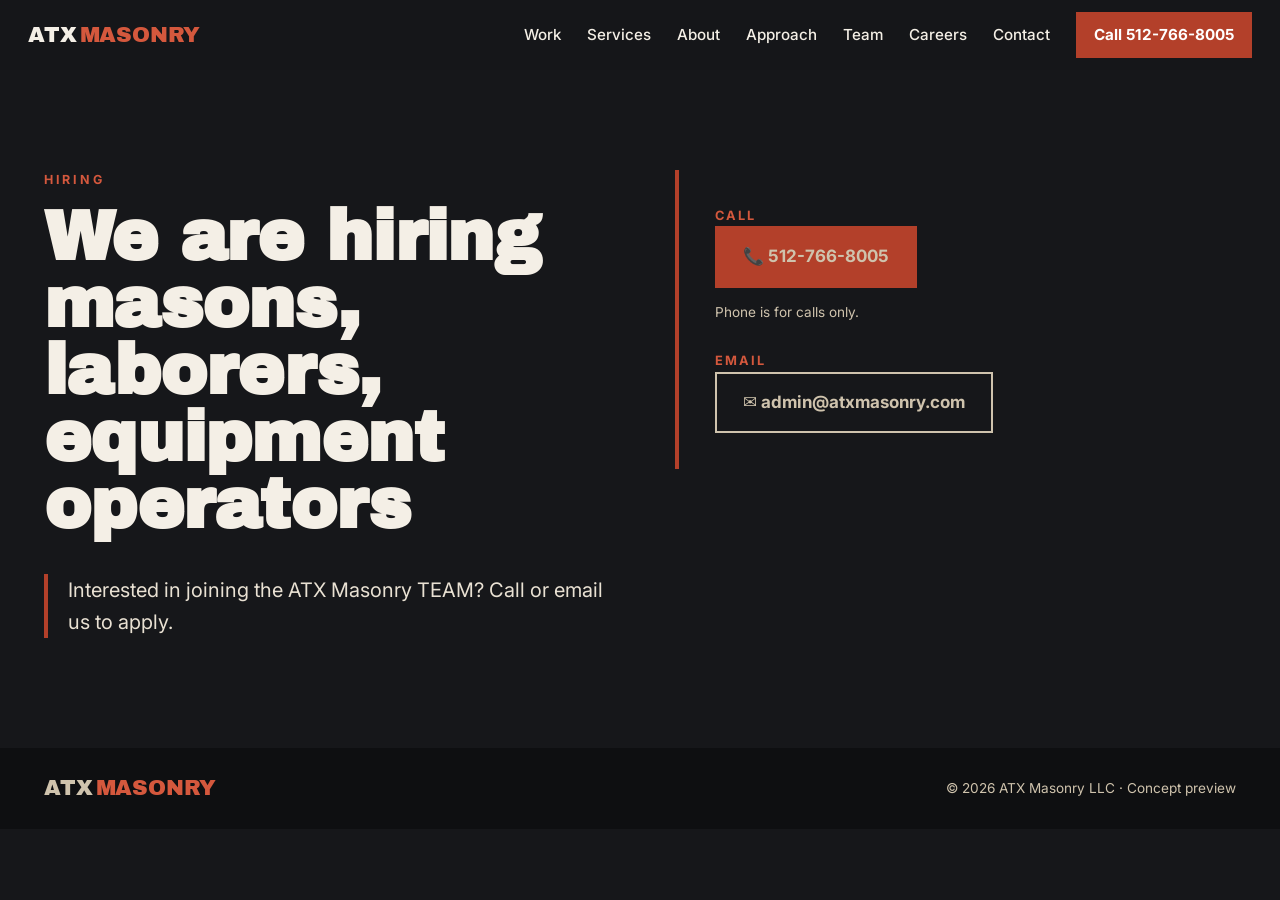
==== careers.html @ 4cf9da82 "Add careers page, DNS plan" ====
<!doctype html><html lang="en"><head><meta charset="utf-8"><meta name="viewport" content="width=device-width,initial-scale=1">
<title>Hiring | ATX Masonry</title>
<meta name="description" content="Commercial CMU, brick and stone masonry subcontractor serving Austin and Central Texas since 2016.">
<link rel="preconnect" href="https://fonts.googleapis.com"><link href="https://fonts.googleapis.com/css2?family=Archivo+Black&family=Inter:wght@400;500;700&display=swap" rel="stylesheet">
<link rel="stylesheet" href="style.css"></head><body>
<header class="nav solid"><a href="index.html#top" class="logo">ATX<span>MASONRY</span></a>
<button class="burger" aria-label="Menu" onclick="document.body.classList.toggle('open')"><i></i><i></i></button>
<nav><a href="index.html#featured">Work</a><a href="index.html#services">Services</a><a href="index.html#about">About</a><a href="index.html#approach">Approach</a><a href="index.html#team">Team</a><a href="careers.html">Careers</a><a href="index.html#contact">Contact</a><a class="btn sm" href="tel:+15127668005">Call 512-766-8005</a></nav></header>

<section class="careers-page" style="padding-top:170px"><div class="wrap two"><div class="r"><p class="kicker">Hiring</p><h2>We are hiring masons, laborers, equipment operators</h2>
<p class="story">Interested in joining the ATX Masonry TEAM? Call or email us to apply.</p></div>
<div class="r info"><div><h4>Call</h4><p><a class="btn" href="tel:+15127668005">📞 512-766-8005</a></p><p class="note">Phone is for calls only.</p></div>
<div><h4>Email</h4><p><a class="btn ghost" href="mailto:admin@atxmasonry.com?subject=Application">✉ admin@atxmasonry.com</a></p></div></div></div></section>
<footer><div class="wrap"><span class="logo">ATX<span>MASONRY</span></span><span>© <script>document.write(new Date().getFullYear())</script> ATX Masonry LLC · Concept preview</span></div></footer>
<script>document.querySelectorAll(".r").forEach(e=>e.classList.add("in"))</script></body></html>
---- style.css ----
:root{--ch:#16171a;--ch2:#212227;--ls:#e9e1d3;--ls2:#cfc3ad;--br:#b3402a;--br2:#d4583d;--tx:#f4efe6}
*{box-sizing:border-box;margin:0;padding:0}html{scroll-behavior:smooth}
body{font:17px/1.6 Inter,system-ui,sans-serif;background:var(--ch);color:var(--tx);overflow-x:hidden}
img{display:block;width:100%;height:100%;object-fit:cover}a{color:inherit}
h1,h2,h3,.logo{font-family:"Archivo Black",Impact,sans-serif;line-height:.95;letter-spacing:-.01em}
h2{font-size:clamp(2.2rem,5.5vw,4.5rem);margin:.2em 0 .5em}h3{font-size:1.3rem;margin-bottom:.4em}
.wrap{max-width:1240px;margin:auto;padding:0 24px}section{padding:110px 0}
.kicker{text-transform:uppercase;letter-spacing:.22em;font-size:.78rem;font-weight:700;color:var(--br2)}
.nav{position:fixed;inset:0 0 auto;z-index:50;display:flex;justify-content:space-between;align-items:center;padding:18px 28px;transition:.3s}
.nav.solid{background:rgba(22,23,26,.92);backdrop-filter:blur(10px);padding:12px 28px}
.logo{text-decoration:none;font-size:1.35rem}.logo span{color:var(--br2);margin-left:.15em}
nav{display:flex;gap:26px;align-items:center}nav a{text-decoration:none;font-weight:500;font-size:.95rem}nav a:not(.btn):hover{color:var(--br2)}
.burger{display:none;background:none;border:0;width:34px}.burger i{display:block;height:2px;background:#fff;margin:7px 0}
.btn{display:inline-block;background:var(--br);color:#fff;text-decoration:none;font-weight:700;padding:15px 26px;border:2px solid var(--br);transition:.2s}
.btn:hover{background:var(--br2);border-color:var(--br2);transform:translateY(-2px)}.btn.ghost{background:transparent;border-color:var(--ls2)}.btn.ghost:hover{background:var(--ls);color:var(--ch)}.btn.sm{padding:9px 16px}
.cta{display:flex;flex-wrap:wrap;gap:14px;margin-top:28px}
.hero{position:relative;height:100vh;min-height:640px;display:flex;align-items:flex-end;padding:0}
.hero>img{position:absolute;inset:0;animation:kb 18s ease-out forwards}
.hero:after{content:"";position:absolute;inset:0;background:linear-gradient(90deg,rgba(22,23,26,.92),rgba(22,23,26,.35) 65%,rgba(22,23,26,.1)),linear-gradient(0deg,var(--ch),transparent 35%)}
@keyframes kb{from{transform:scale(1.12)}to{transform:scale(1)}}
.hero-in{position:relative;z-index:2;padding:0 6vw 12vh;max-width:900px}
h1{font-size:clamp(3.4rem,10vw,8.5rem);margin:.15em 0 .25em}h1 em{font-style:normal;color:var(--br2)}
.lead{font-size:1.2rem;max-width:560px;color:var(--ls)}.cap{position:absolute;z-index:2;right:24px;bottom:22px;font-size:.75rem;color:var(--ls2)}
.ticker{background:var(--br);overflow:hidden;white-space:nowrap;font-family:"Archivo Black";padding:14px 0;font-size:1.1rem}
.ticker div{display:inline-block;animation:tk 40s linear infinite}@keyframes tk{to{transform:translateX(-50%)}}
.featured{background:var(--ls);color:var(--ch)}.sub{font-weight:500;margin:-14px 0 40px;color:#5a5144}
.fgrid{display:grid;grid-template-columns:2fr 1fr;grid-template-rows:300px 300px 300px;gap:14px}
.f1{grid-row:span 2}.f3{grid-column:span 2}.fgrid a,.masonry a{overflow:hidden;position:relative;display:block}
.fgrid img,.masonry img,.card img{transition:transform .7s}.fgrid a:hover img,.masonry a:hover img{transform:scale(1.06)}
.services{background:var(--ch)}.cards{display:grid;grid-template-columns:repeat(3,1fr);gap:22px}
.card{background:var(--ch2);border-top:4px solid var(--br)}.card img{height:240px}.card>div{padding:26px}.card span{font-family:"Archivo Black";color:var(--br2)}
.card:hover img{transform:scale(1.04)}.card{overflow:hidden}.also{margin-top:26px;color:var(--ls2)}
.gallery{background:var(--ch2)}.masonry{columns:3 300px;column-gap:14px}.masonry a{margin-bottom:14px;break-inside:avoid}.masonry img{height:auto}
.masonry a:after,.fgrid a:after{content:attr(data-cap);position:absolute;left:0;right:0;bottom:0;padding:30px 16px 12px;font-size:.85rem;background:linear-gradient(transparent,rgba(0,0,0,.8));color:#fff;opacity:0;transition:.3s}
.masonry a:hover:after,.fgrid a:hover:after{opacity:1}
.about{background:linear-gradient(rgba(22,23,26,.9),rgba(22,23,26,.95)),url(img/g4-t.jpg) center/cover fixed}
.two{display:grid;grid-template-columns:1fr 1fr;gap:70px;align-items:start}.story{font-size:1.25rem;color:var(--ls);border-left:4px solid var(--br);padding-left:20px}.copy p{margin-bottom:1.1em;color:var(--ls)}
.approach{background:var(--ls);color:var(--ch)}.steps{list-style:none;display:grid;grid-template-columns:repeat(4,1fr);gap:0;border-top:3px solid var(--ch)}
.steps li{padding:30px 24px 10px 0;border-right:1px solid var(--ls2);margin-right:24px}.steps li:last-child{border:0}.steps b{font-family:"Archivo Black";font-size:3rem;color:var(--br)}
.team{background:var(--ch)}.people{display:grid;grid-template-columns:repeat(5,1fr);gap:18px}
.p{background:var(--ch2);padding:30px 22px;border-bottom:3px solid transparent;transition:.3s}.p:hover{border-color:var(--br);transform:translateY(-4px)}
.p i{display:grid;place-items:center;width:64px;height:64px;background:var(--br);font:1.2rem "Archivo Black";font-style:normal;margin-bottom:18px}.p p{color:var(--ls2);font-size:.92rem}
.careers{background:var(--br);padding:70px 0}.careers .wrap{display:flex;justify-content:space-between;align-items:center;gap:30px;flex-wrap:wrap}.careers .kicker{color:#fff}.careers h2{margin:.1em 0 .2em}
.careers .btn{background:var(--ch);border-color:var(--ch)}.careers .btn.ghost{background:transparent;border-color:#fff}
.contact{background:var(--ch2)}.info{display:grid;gap:28px;background:var(--ch);padding:36px;border-left:4px solid var(--br)}.info h4{text-transform:uppercase;letter-spacing:.15em;font-size:.8rem;color:var(--br2)}.info a{color:var(--ls2)}.note{font-size:.85rem;color:var(--ls2);margin-top:14px}
footer{padding:30px 0;background:#0e0f11;font-size:.85rem;color:var(--ls2)}footer .wrap{display:flex;justify-content:space-between;flex-wrap:wrap;gap:10px}
.r{opacity:0;transform:translateY(40px);transition:opacity .8s,transform .8s}.r.in{opacity:1;transform:none}
#lbx{position:fixed;inset:0;z-index:99;background:rgba(10,10,12,.95);display:flex;align-items:center;justify-content:center}#lbx[hidden]{display:none}
#lbx figure{max-width:90vw}#lbx img{max-height:82vh;width:auto;max-width:90vw;object-fit:contain;margin:auto}#lbx figcaption{text-align:center;margin-top:12px;color:var(--ls)}
#lbx button{position:absolute;background:none;border:0;color:#fff;font-size:3rem;cursor:pointer;padding:10px 20px}.x{top:10px;right:10px}.pv{left:10px}.nx{right:10px}
@media(max-width:900px){section{padding:80px 0}.burger{display:block;z-index:3}
nav{position:fixed;inset:0;background:var(--ch);flex-direction:column;justify-content:center;font-size:1.4rem;transform:translateX(100%);transition:.3s}.open nav{transform:none}
.cards,.two,.steps{grid-template-columns:1fr}.two{gap:30px}.steps li{border:0;margin:0}.people{grid-template-columns:1fr 1fr}
.fgrid{grid-template-columns:1fr;grid-template-rows:none}.fgrid a{height:260px}.f1,.f3{grid-row:auto;grid-column:auto}.about{background-attachment:scroll}}
@media(prefers-reduced-motion:reduce){*{animation:none!important;transition:none!important}.r{opacity:1;transform:none}}
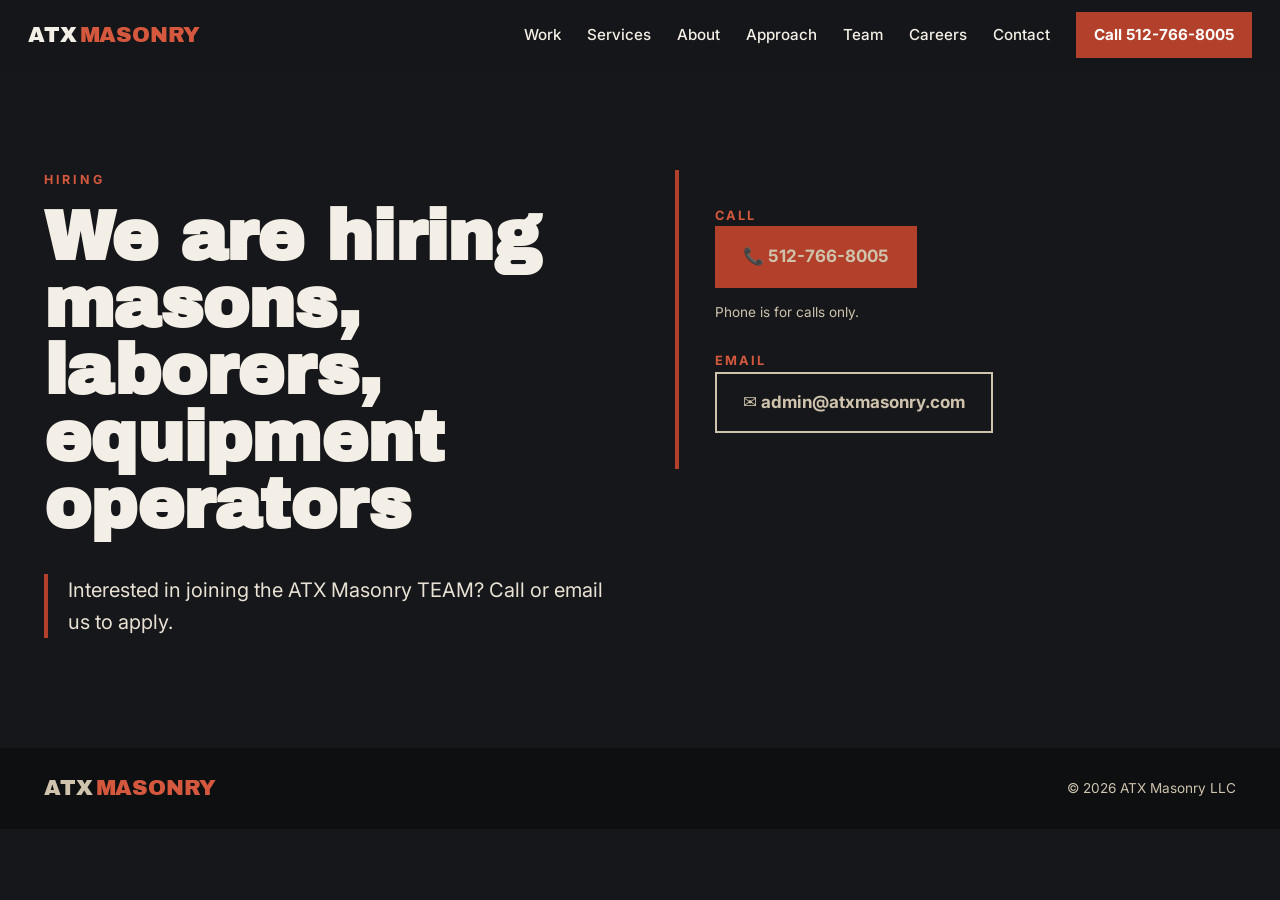
==== commit 95756cd2: "Custom domain atxmasonry.com" ====
--- a/careers.html
+++ b/careers.html
@@ -1,6 +1,7 @@
 <!doctype html><html lang="en"><head><meta charset="utf-8"><meta name="viewport" content="width=device-width,initial-scale=1">
 <title>Hiring | ATX Masonry</title>
 <meta name="description" content="Commercial CMU, brick and stone masonry subcontractor serving Austin and Central Texas since 2016.">
+<link rel="canonical" href="https://atxmasonry.com/careers.html"><meta property="og:url" content="https://atxmasonry.com/careers.html"><meta property="og:title" content="ATX Masonry | Commercial Masonry, Austin TX"><meta property="og:image" content="https://atxmasonry.com/img/hero.jpg"><meta property="og:type" content="website">
 <link rel="preconnect" href="https://fonts.googleapis.com"><link href="https://fonts.googleapis.com/css2?family=Archivo+Black&family=Inter:wght@400;500;700&display=swap" rel="stylesheet">
 <link rel="stylesheet" href="style.css"></head><body>
 <header class="nav solid"><a href="index.html#top" class="logo">ATX<span>MASONRY</span></a>
@@ -11,5 +12,5 @@
 <p class="story">Interested in joining the ATX Masonry TEAM? Call or email us to apply.</p></div>
 <div class="r info"><div><h4>Call</h4><p><a class="btn" href="tel:+15127668005">📞 512-766-8005</a></p><p class="note">Phone is for calls only.</p></div>
 <div><h4>Email</h4><p><a class="btn ghost" href="mailto:admin@atxmasonry.com?subject=Application">✉ admin@atxmasonry.com</a></p></div></div></div></section>
-<footer><div class="wrap"><span class="logo">ATX<span>MASONRY</span></span><span>© <script>document.write(new Date().getFullYear())</script> ATX Masonry LLC · Concept preview</span></div></footer>
+<footer><div class="wrap"><span class="logo">ATX<span>MASONRY</span></span><span>© <script>document.write(new Date().getFullYear())</script> ATX Masonry LLC</span></div></footer>
 <script>document.querySelectorAll(".r").forEach(e=>e.classList.add("in"))</script></body></html>
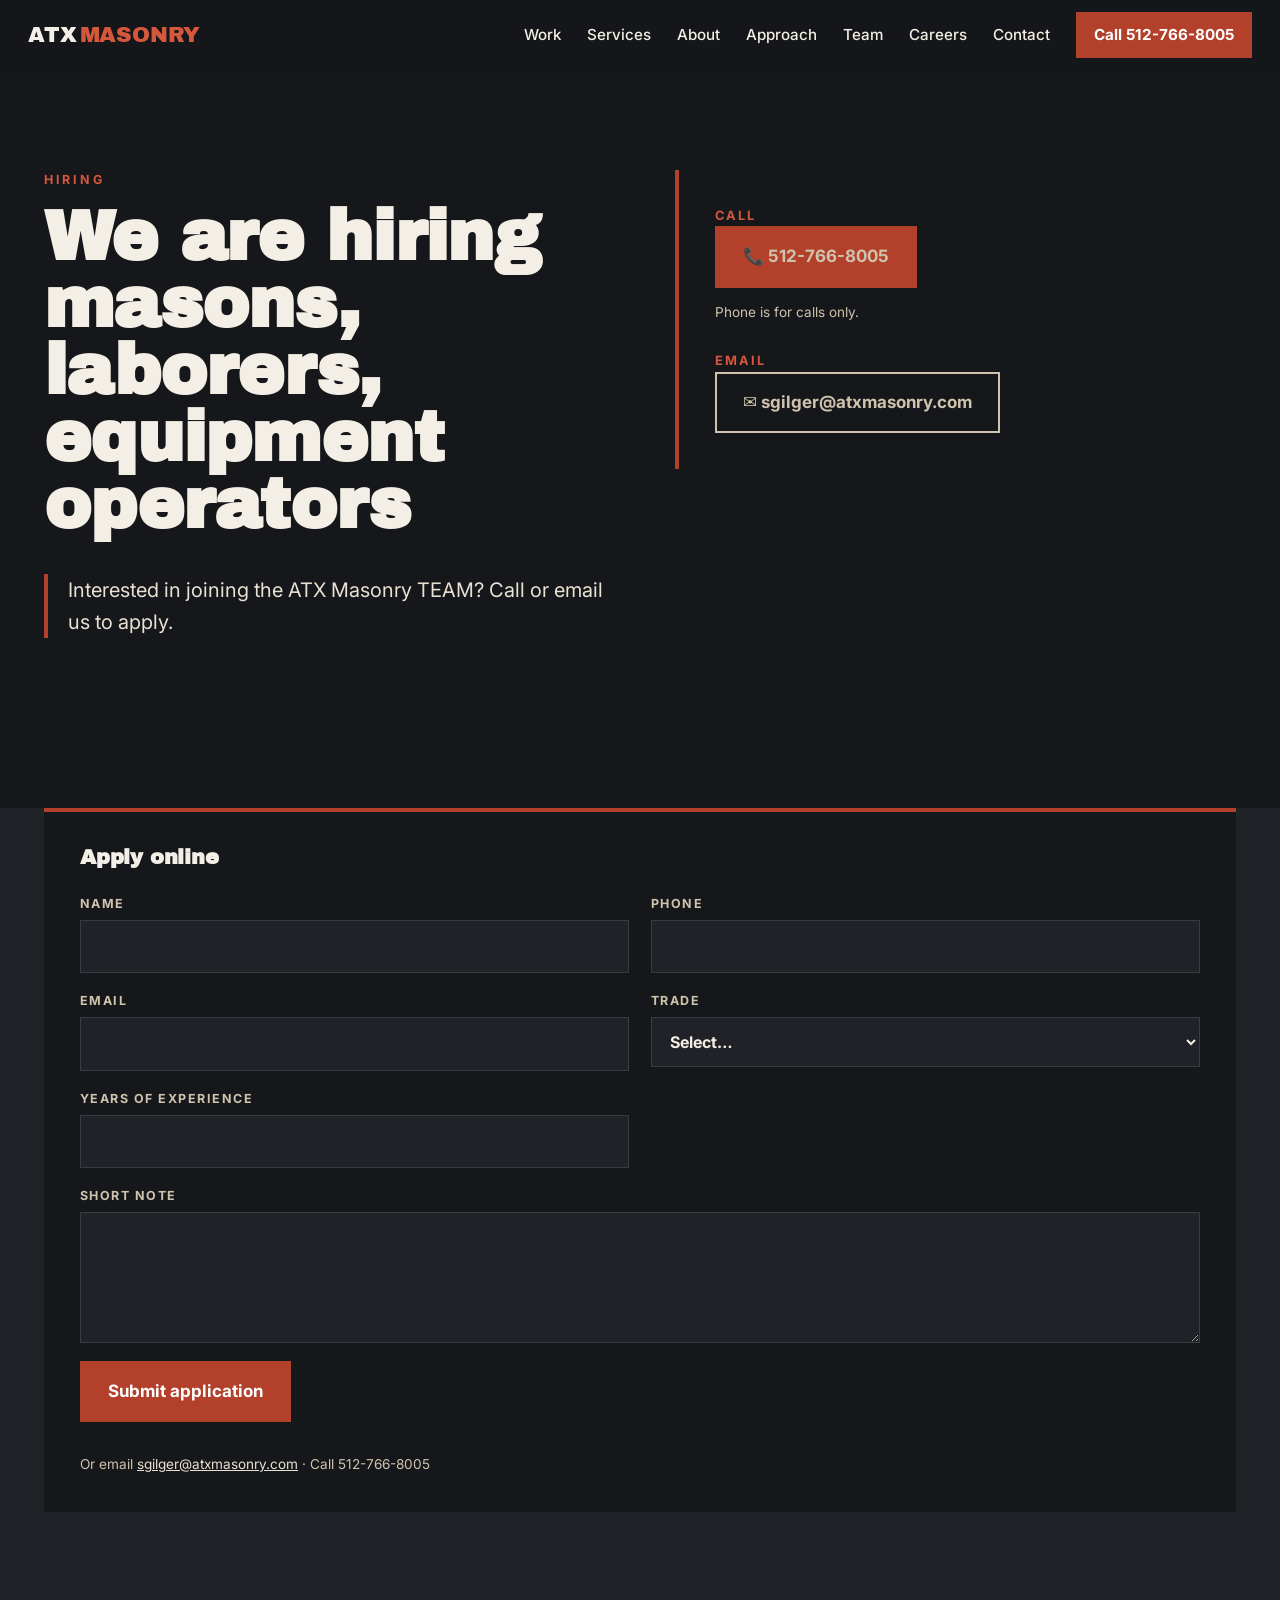
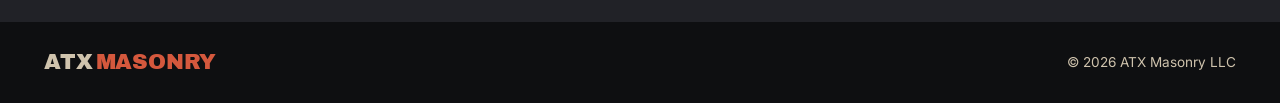
==== commit 8e6ee04c: "Add contact and job application forms (FormSubmit)" ====
--- a/careers.html
+++ b/careers.html
@@ -11,6 +11,11 @@
 <section class="careers-page" style="padding-top:170px"><div class="wrap two"><div class="r"><p class="kicker">Hiring</p><h2>We are hiring masons, laborers, equipment operators</h2>
 <p class="story">Interested in joining the ATX Masonry TEAM? Call or email us to apply.</p></div>
 <div class="r info"><div><h4>Call</h4><p><a class="btn" href="tel:+15127668005">📞 512-766-8005</a></p><p class="note">Phone is for calls only.</p></div>
-<div><h4>Email</h4><p><a class="btn ghost" href="mailto:admin@atxmasonry.com?subject=Application">✉ admin@atxmasonry.com</a></p></div></div></div></section>
+<div><h4>Email</h4><p><a class="btn ghost" href="mailto:sgilger@atxmasonry.com?subject=Application">✉ sgilger@atxmasonry.com</a></p></div></div></div></section>
+<section class="contact" style="padding-top:0"><div class="wrap"><form class="form r in" action="https://formsubmit.co/sgilger@atxmasonry.com" method="POST"><h3>Apply online</h3><input type="hidden" name="_subject" value="ATX website job application"><input type="hidden" name="_next" value="https://atxmasonry.com/thanks.html?f=apply"><input type="hidden" name="_captcha" value="false"><input type="hidden" name="_template" value="table"><input type="text" name="_honey" class="hp" tabindex="-1" autocomplete="off" aria-hidden="true">
+<label>Name<input name="name" required autocomplete="name"></label><label>Phone<input name="phone" type="tel" required autocomplete="tel"></label>
+<label>Email<input name="email" type="email" autocomplete="email"></label><label>Trade<select name="trade" required><option value="">Select…</option><option>Mason</option><option>Mason tender</option><option>Operator</option><option>Other</option></select></label>
+<label>Years of experience<input name="years_experience" type="number" min="0" max="60"></label><label class="full">Short note<textarea name="note" rows="4"></textarea></label>
+<button class="btn" type="submit">Submit application</button><p class="note">Or email <a href="mailto:sgilger@atxmasonry.com">sgilger@atxmasonry.com</a> · Call 512-766-8005</p></form></div></section>
 <footer><div class="wrap"><span class="logo">ATX<span>MASONRY</span></span><span>© <script>document.write(new Date().getFullYear())</script> ATX Masonry LLC</span></div></footer>
 <script>document.querySelectorAll(".r").forEach(e=>e.classList.add("in"))</script></body></html>
--- a/style.css
+++ b/style.css
@@ -37,7 +37,7 @@
 .two{display:grid;grid-template-columns:1fr 1fr;gap:70px;align-items:start}.story{font-size:1.25rem;color:var(--ls);border-left:4px solid var(--br);padding-left:20px}.copy p{margin-bottom:1.1em;color:var(--ls)}
 .approach{background:var(--ls);color:var(--ch)}.steps{list-style:none;display:grid;grid-template-columns:repeat(4,1fr);gap:0;border-top:3px solid var(--ch)}
 .steps li{padding:30px 24px 10px 0;border-right:1px solid var(--ls2);margin-right:24px}.steps li:last-child{border:0}.steps b{font-family:"Archivo Black";font-size:3rem;color:var(--br)}
-.team{background:var(--ch)}.people{display:grid;grid-template-columns:repeat(5,1fr);gap:18px}
+.team{background:var(--ch)}.people{display:grid;grid-template-columns:repeat(3,1fr);gap:18px}
 .p{background:var(--ch2);padding:30px 22px;border-bottom:3px solid transparent;transition:.3s}.p:hover{border-color:var(--br);transform:translateY(-4px)}
 .p i{display:grid;place-items:center;width:64px;height:64px;background:var(--br);font:1.2rem "Archivo Black";font-style:normal;margin-bottom:18px}.p p{color:var(--ls2);font-size:.92rem}
 .careers{background:var(--br);padding:70px 0}.careers .wrap{display:flex;justify-content:space-between;align-items:center;gap:30px;flex-wrap:wrap}.careers .kicker{color:#fff}.careers h2{margin:.1em 0 .2em}
@@ -53,3 +53,10 @@
 .cards,.two,.steps{grid-template-columns:1fr}.two{gap:30px}.steps li{border:0;margin:0}.people{grid-template-columns:1fr 1fr}
 .fgrid{grid-template-columns:1fr;grid-template-rows:none}.fgrid a{height:260px}.f1,.f3{grid-row:auto;grid-column:auto}.about{background-attachment:scroll}}
 @media(prefers-reduced-motion:reduce){*{animation:none!important;transition:none!important}.r{opacity:1;transform:none}}
+.form{margin-top:60px;background:var(--ch);border-top:4px solid var(--br);padding:36px;display:grid;grid-template-columns:1fr 1fr;gap:18px 22px}
+.form h3,.form .full,.form .note,.form button{grid-column:1/-1}.form button{justify-self:start;cursor:pointer;font:inherit;font-weight:700}
+.form label{display:flex;flex-direction:column;gap:6px;font-size:.78rem;font-weight:700;letter-spacing:.12em;text-transform:uppercase;color:var(--ls2)}
+.form input,.form select,.form textarea{font:inherit;font-size:1rem;color:var(--tx);background:var(--ch2);border:1px solid #3a3b42;padding:13px 14px;border-radius:0;text-transform:none;letter-spacing:0}
+.form input:focus,.form select:focus,.form textarea:focus{outline:2px solid var(--br2);border-color:transparent}.form .note a{color:var(--ls)}
+.hp{position:absolute!important;left:-9999px;height:0;width:0;opacity:0}
+@media(max-width:700px){.form{grid-template-columns:1fr;padding:24px}}
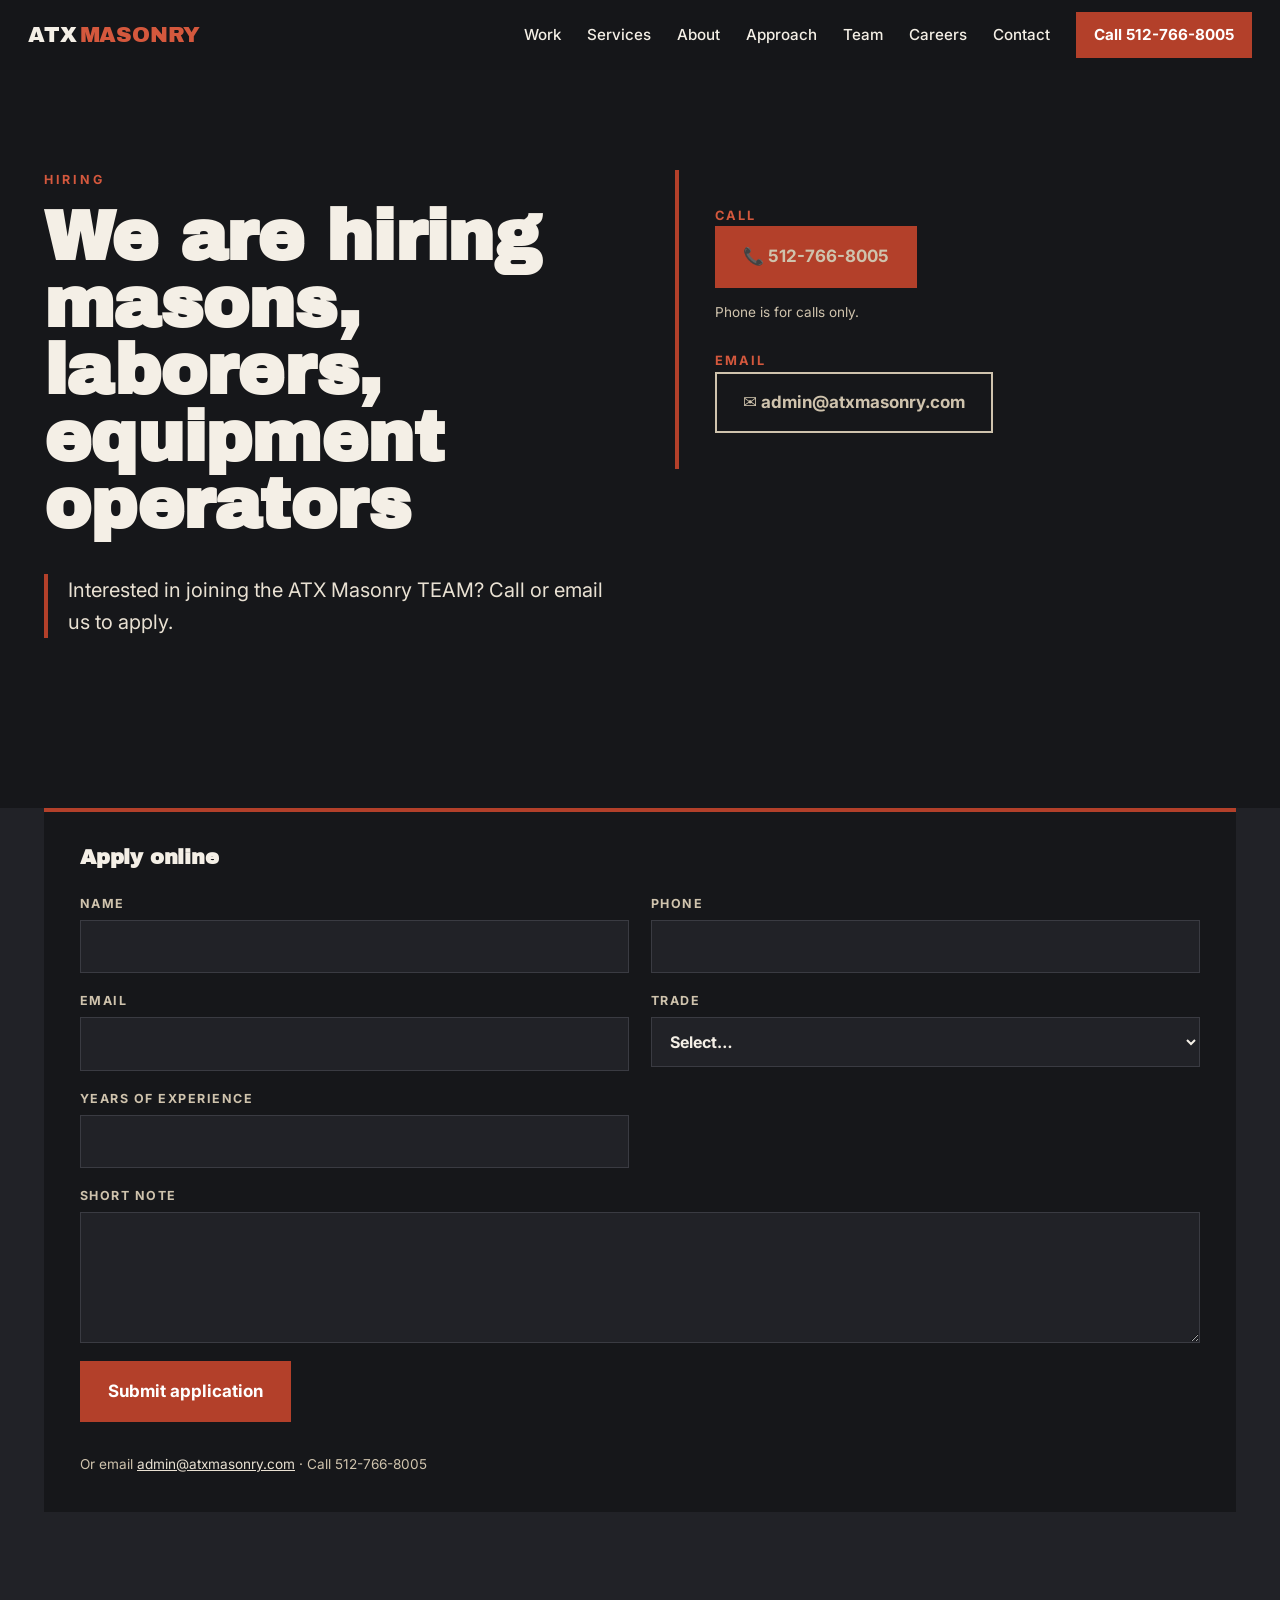
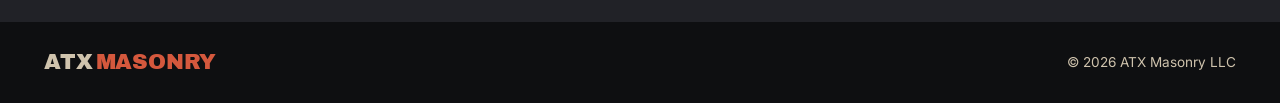
==== commit 60c0cc26: "Public email back to admin@" ====
--- a/careers.html
+++ b/careers.html
@@ -11,11 +11,11 @@
 <section class="careers-page" style="padding-top:170px"><div class="wrap two"><div class="r"><p class="kicker">Hiring</p><h2>We are hiring masons, laborers, equipment operators</h2>
 <p class="story">Interested in joining the ATX Masonry TEAM? Call or email us to apply.</p></div>
 <div class="r info"><div><h4>Call</h4><p><a class="btn" href="tel:+15127668005">📞 512-766-8005</a></p><p class="note">Phone is for calls only.</p></div>
-<div><h4>Email</h4><p><a class="btn ghost" href="mailto:sgilger@atxmasonry.com?subject=Application">✉ sgilger@atxmasonry.com</a></p></div></div></div></section>
-<section class="contact" style="padding-top:0"><div class="wrap"><form class="form r in" action="https://formsubmit.co/sgilger@atxmasonry.com" method="POST"><h3>Apply online</h3><input type="hidden" name="_subject" value="ATX website job application"><input type="hidden" name="_next" value="https://atxmasonry.com/thanks.html?f=apply"><input type="hidden" name="_captcha" value="false"><input type="hidden" name="_template" value="table"><input type="text" name="_honey" class="hp" tabindex="-1" autocomplete="off" aria-hidden="true">
+<div><h4>Email</h4><p><a class="btn ghost" href="mailto:admin@atxmasonry.com?subject=Application">✉ admin@atxmasonry.com</a></p></div></div></div></section>
+<section class="contact" style="padding-top:0"><div class="wrap"><form class="form r in" action="https://formsubmit.co/7a70fd81e9af94bd068255352b33c9df" method="POST"><h3>Apply online</h3><input type="hidden" name="_subject" value="ATX website job application"><input type="hidden" name="_next" value="https://atxmasonry.com/thanks.html?f=apply"><input type="hidden" name="_captcha" value="false"><input type="hidden" name="_template" value="table"><input type="text" name="_honey" class="hp" tabindex="-1" autocomplete="off" aria-hidden="true">
 <label>Name<input name="name" required autocomplete="name"></label><label>Phone<input name="phone" type="tel" required autocomplete="tel"></label>
 <label>Email<input name="email" type="email" autocomplete="email"></label><label>Trade<select name="trade" required><option value="">Select…</option><option>Mason</option><option>Mason tender</option><option>Operator</option><option>Other</option></select></label>
 <label>Years of experience<input name="years_experience" type="number" min="0" max="60"></label><label class="full">Short note<textarea name="note" rows="4"></textarea></label>
-<button class="btn" type="submit">Submit application</button><p class="note">Or email <a href="mailto:sgilger@atxmasonry.com">sgilger@atxmasonry.com</a> · Call 512-766-8005</p></form></div></section>
+<button class="btn" type="submit">Submit application</button><p class="note">Or email <a href="mailto:admin@atxmasonry.com">admin@atxmasonry.com</a> · Call 512-766-8005</p></form></div></section>
 <footer><div class="wrap"><span class="logo">ATX<span>MASONRY</span></span><span>© <script>document.write(new Date().getFullYear())</script> ATX Masonry LLC</span></div></footer>
 <script>document.querySelectorAll(".r").forEach(e=>e.classList.add("in"))</script></body></html>
